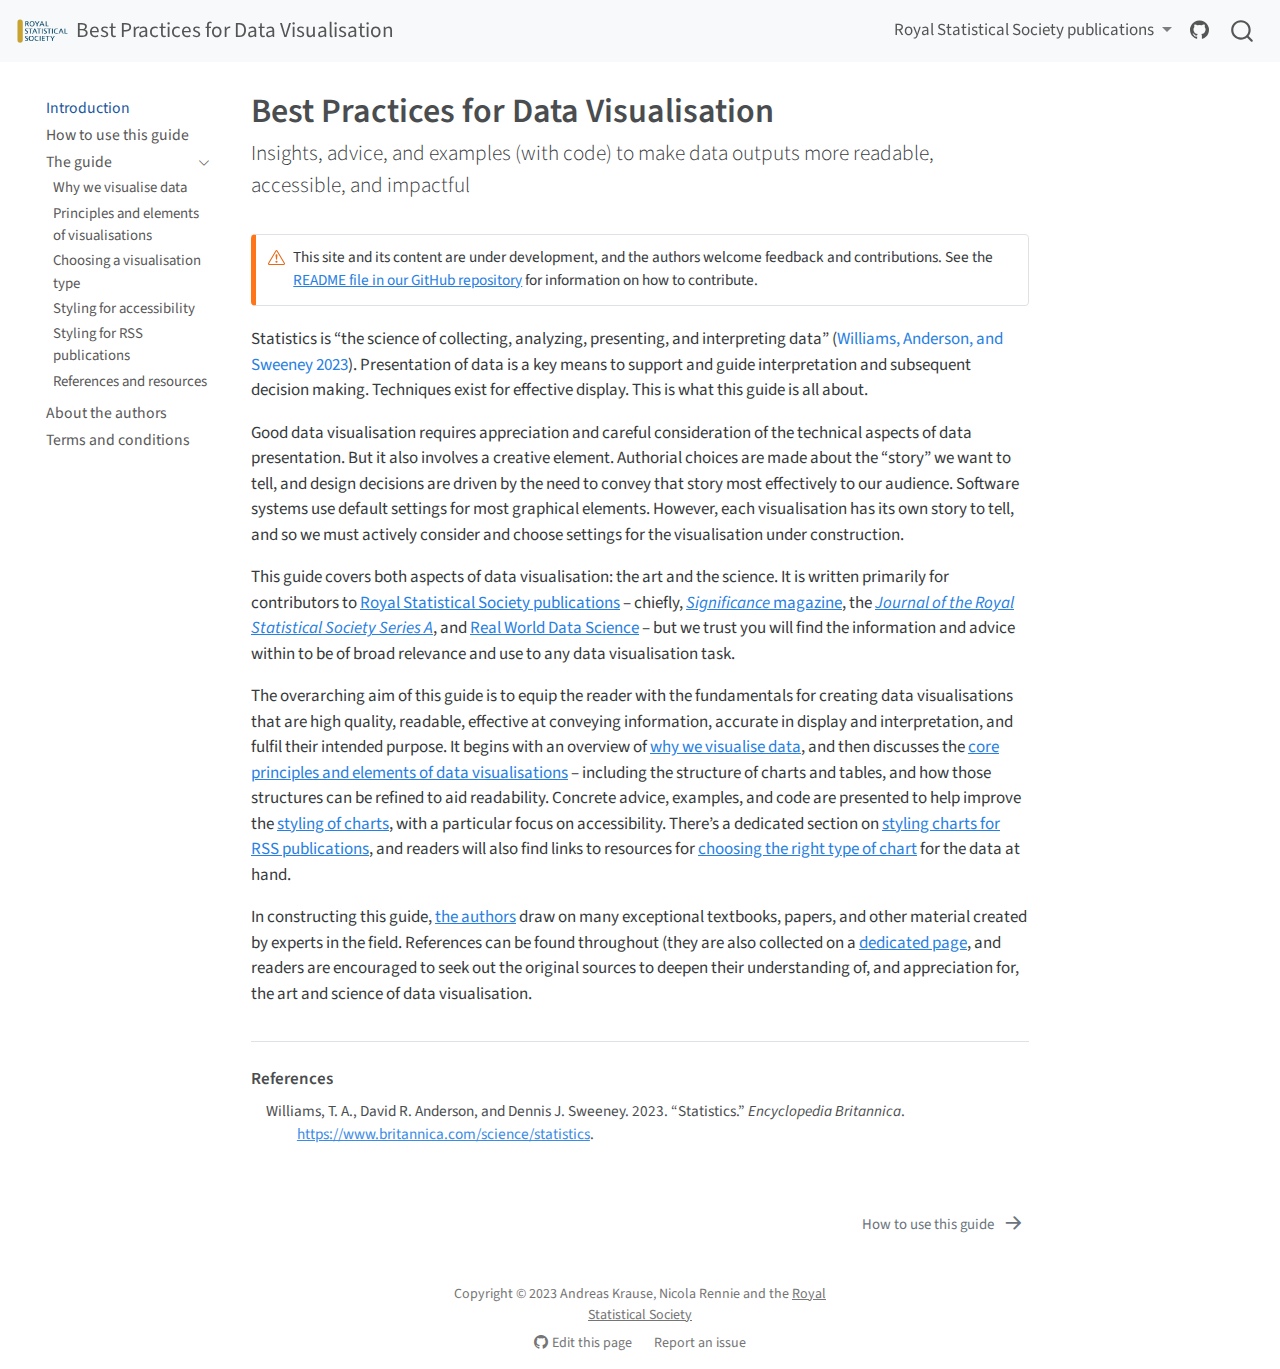
==== index.html @ 6ba78b8e "Deploying to gh-pages from @ nrennie/rssdatavisguide@01e61d7884d6500fbdca5d8cd71b860aef6f14e2 🚀" ====
<!DOCTYPE html>
<html xmlns="http://www.w3.org/1999/xhtml" lang="en" xml:lang="en"><head>

<meta charset="utf-8">
<meta name="generator" content="quarto-1.3.433">

<meta name="viewport" content="width=device-width, initial-scale=1.0, user-scalable=yes">


<title>Best Practices for Data Visualisation</title>
<style>
code{white-space: pre-wrap;}
span.smallcaps{font-variant: small-caps;}
div.columns{display: flex; gap: min(4vw, 1.5em);}
div.column{flex: auto; overflow-x: auto;}
div.hanging-indent{margin-left: 1.5em; text-indent: -1.5em;}
ul.task-list{list-style: none;}
ul.task-list li input[type="checkbox"] {
  width: 0.8em;
  margin: 0 0.8em 0.2em -1em; /* quarto-specific, see https://github.com/quarto-dev/quarto-cli/issues/4556 */ 
  vertical-align: middle;
}
/* CSS for citations */
div.csl-bib-body { }
div.csl-entry {
  clear: both;
}
.hanging-indent div.csl-entry {
  margin-left:2em;
  text-indent:-2em;
}
div.csl-left-margin {
  min-width:2em;
  float:left;
}
div.csl-right-inline {
  margin-left:2em;
  padding-left:1em;
}
div.csl-indent {
  margin-left: 2em;
}</style>


<script src="site_libs/quarto-nav/quarto-nav.js"></script>
<script src="site_libs/quarto-nav/headroom.min.js"></script>
<script src="site_libs/clipboard/clipboard.min.js"></script>
<script src="site_libs/quarto-search/autocomplete.umd.js"></script>
<script src="site_libs/quarto-search/fuse.min.js"></script>
<script src="site_libs/quarto-search/quarto-search.js"></script>
<meta name="quarto:offset" content="./">
<link href="./howto.html" rel="next">
<script src="site_libs/quarto-html/quarto.js"></script>
<script src="site_libs/quarto-html/popper.min.js"></script>
<script src="site_libs/quarto-html/tippy.umd.min.js"></script>
<script src="site_libs/quarto-html/anchor.min.js"></script>
<link href="site_libs/quarto-html/tippy.css" rel="stylesheet">
<link href="site_libs/quarto-html/quarto-syntax-highlighting.css" rel="stylesheet" id="quarto-text-highlighting-styles">
<script src="site_libs/bootstrap/bootstrap.min.js"></script>
<link href="site_libs/bootstrap/bootstrap-icons.css" rel="stylesheet">
<link href="site_libs/bootstrap/bootstrap.min.css" rel="stylesheet" id="quarto-bootstrap" data-mode="light">
<script id="quarto-search-options" type="application/json">{
  "location": "navbar",
  "copy-button": false,
  "collapse-after": 3,
  "panel-placement": "end",
  "type": "overlay",
  "limit": 20,
  "language": {
    "search-no-results-text": "No results",
    "search-matching-documents-text": "matching documents",
    "search-copy-link-title": "Copy link to search",
    "search-hide-matches-text": "Hide additional matches",
    "search-more-match-text": "more match in this document",
    "search-more-matches-text": "more matches in this document",
    "search-clear-button-title": "Clear",
    "search-detached-cancel-button-title": "Cancel",
    "search-submit-button-title": "Submit",
    "search-label": "Search"
  }
}</script>
<script async="" src="https://www.googletagmanager.com/gtag/js?id=G-5VHDJ5PKRW"></script>

<script type="text/javascript">

window.dataLayer = window.dataLayer || [];
function gtag(){dataLayer.push(arguments);}
gtag('js', new Date());
gtag('config', 'G-5VHDJ5PKRW', { 'anonymize_ip': true});
</script>


<link rel="stylesheet" href="styles.css">
<meta property="og:title" content="Best Practices for Data Visualisation">
<meta property="og:description" content="Insights, advice, and examples (with code) to make data outputs more readable, accessible, and impactful">
<meta property="og:site-name" content="Best Practices for Data Visualisation">
</head>

<body class="nav-sidebar floating nav-fixed">

<div id="quarto-search-results"></div>
  <header id="quarto-header" class="headroom fixed-top">
    <nav class="navbar navbar-expand-lg navbar-dark ">
      <div class="navbar-container container-fluid">
      <div class="navbar-brand-container">
    <a href="./index.html" class="navbar-brand navbar-brand-logo">
    <img src="./images/RSS_logo_colour.png" alt="RSS logo" class="navbar-logo">
    </a>
    <a class="navbar-brand" href="./index.html">
    <span class="navbar-title">Best Practices for Data Visualisation</span>
    </a>
  </div>
            <div id="quarto-search" class="" title="Search"></div>
          <button class="navbar-toggler" type="button" data-bs-toggle="collapse" data-bs-target="#navbarCollapse" aria-controls="navbarCollapse" aria-expanded="false" aria-label="Toggle navigation" onclick="if (window.quartoToggleHeadroom) { window.quartoToggleHeadroom(); }">
  <span class="navbar-toggler-icon"></span>
</button>
          <div class="collapse navbar-collapse" id="navbarCollapse">
            <ul class="navbar-nav navbar-nav-scroll ms-auto">
  <li class="nav-item dropdown ">
    <a class="nav-link dropdown-toggle" href="#" id="nav-menu-royal-statistical-society-publications" role="button" data-bs-toggle="dropdown" aria-expanded="false" rel="" target="">
 <span class="menu-text">Royal Statistical Society publications</span>
    </a>
    <ul class="dropdown-menu dropdown-menu-end" aria-labelledby="nav-menu-royal-statistical-society-publications">    
        <li>
    <a class="dropdown-item" href="https://academic.oup.com/jrsssa" rel="" target="">
 <span class="dropdown-text">Journal of the Royal Statistical Society</span></a>
  </li>  
        <li>
    <a class="dropdown-item" href="https://realworlddatascience.net/" rel="" target="">
 <span class="dropdown-text">Real World Data Science</span></a>
  </li>  
        <li>
    <a class="dropdown-item" href="https://academic.oup.com/jrssig" rel="" target="">
 <span class="dropdown-text">Significance Magazine</span></a>
  </li>  
    </ul>
  </li>
  <li class="nav-item compact">
    <a class="nav-link" href="https://github.com/royal-statistical-society/datavisguide" rel="" target=""><i class="bi bi-github" role="img">
</i> 
 <span class="menu-text"></span></a>
  </li>  
</ul>
            <div class="quarto-navbar-tools">
</div>
          </div> <!-- /navcollapse -->
      </div> <!-- /container-fluid -->
    </nav>
  <nav class="quarto-secondary-nav">
    <div class="container-fluid d-flex">
      <button type="button" class="quarto-btn-toggle btn" data-bs-toggle="collapse" data-bs-target="#quarto-sidebar,#quarto-sidebar-glass" aria-controls="quarto-sidebar" aria-expanded="false" aria-label="Toggle sidebar navigation" onclick="if (window.quartoToggleHeadroom) { window.quartoToggleHeadroom(); }">
        <i class="bi bi-layout-text-sidebar-reverse"></i>
      </button>
      <nav class="quarto-page-breadcrumbs" aria-label="breadcrumb"><ol class="breadcrumb"><li class="breadcrumb-item"><a href="./index.html">Introduction</a></li></ol></nav>
      <a class="flex-grow-1" role="button" data-bs-toggle="collapse" data-bs-target="#quarto-sidebar,#quarto-sidebar-glass" aria-controls="quarto-sidebar" aria-expanded="false" aria-label="Toggle sidebar navigation" onclick="if (window.quartoToggleHeadroom) { window.quartoToggleHeadroom(); }">      
      </a>
    </div>
  </nav>
</header>
<!-- content -->
<div id="quarto-content" class="quarto-container page-columns page-rows-contents page-layout-article page-navbar">
<!-- sidebar -->
  <nav id="quarto-sidebar" class="sidebar collapse collapse-horizontal sidebar-navigation floating overflow-auto">
    <div class="sidebar-menu-container"> 
    <ul class="list-unstyled mt-1">
        <li class="sidebar-item">
  <div class="sidebar-item-container"> 
  <a href="./index.html" class="sidebar-item-text sidebar-link active">
 <span class="menu-text">Introduction</span></a>
  </div>
</li>
        <li class="sidebar-item">
  <div class="sidebar-item-container"> 
  <a href="./howto.html" class="sidebar-item-text sidebar-link">
 <span class="menu-text">How to use this guide</span></a>
  </div>
</li>
        <li class="sidebar-item sidebar-item-section">
      <div class="sidebar-item-container"> 
            <a href="./docs/index.html" class="sidebar-item-text sidebar-link">
 <span class="menu-text">The guide</span></a>
          <a class="sidebar-item-toggle text-start" data-bs-toggle="collapse" data-bs-target="#quarto-sidebar-section-1" aria-expanded="true" aria-label="Toggle section">
            <i class="bi bi-chevron-right ms-2"></i>
          </a> 
      </div>
      <ul id="quarto-sidebar-section-1" class="collapse list-unstyled sidebar-section depth1 show">  
          <li class="sidebar-item">
  <div class="sidebar-item-container"> 
  <a href="./docs/why-visualise.html" class="sidebar-item-text sidebar-link">
 <span class="menu-text">Why we visualise data</span></a>
  </div>
</li>
          <li class="sidebar-item">
  <div class="sidebar-item-container"> 
  <a href="./docs/principles.html" class="sidebar-item-text sidebar-link">
 <span class="menu-text">Principles and elements of visualisations</span></a>
  </div>
</li>
          <li class="sidebar-item">
  <div class="sidebar-item-container"> 
  <a href="./docs/choosing.html" class="sidebar-item-text sidebar-link">
 <span class="menu-text">Choosing a visualisation type</span></a>
  </div>
</li>
          <li class="sidebar-item">
  <div class="sidebar-item-container"> 
  <a href="./docs/styling.html" class="sidebar-item-text sidebar-link">
 <span class="menu-text">Styling for accessibility</span></a>
  </div>
</li>
          <li class="sidebar-item">
  <div class="sidebar-item-container"> 
  <a href="./docs/tools.html" class="sidebar-item-text sidebar-link">
 <span class="menu-text">Styling for RSS publications</span></a>
  </div>
</li>
          <li class="sidebar-item">
  <div class="sidebar-item-container"> 
  <a href="./docs/references.html" class="sidebar-item-text sidebar-link">
 <span class="menu-text">References and resources</span></a>
  </div>
</li>
      </ul>
  </li>
        <li class="sidebar-item">
  <div class="sidebar-item-container"> 
  <a href="./about.html" class="sidebar-item-text sidebar-link">
 <span class="menu-text">About the authors</span></a>
  </div>
</li>
        <li class="sidebar-item">
  <div class="sidebar-item-container"> 
  <a href="./ts-and-cs.html" class="sidebar-item-text sidebar-link">
 <span class="menu-text">Terms and conditions</span></a>
  </div>
</li>
    </ul>
    </div>
</nav>
<div id="quarto-sidebar-glass" data-bs-toggle="collapse" data-bs-target="#quarto-sidebar,#quarto-sidebar-glass"></div>
<!-- margin-sidebar -->
    <div id="quarto-margin-sidebar" class="sidebar margin-sidebar">
        
    </div>
<!-- main -->
<main class="content" id="quarto-document-content">

<header id="title-block-header" class="quarto-title-block default">
<div class="quarto-title">
<h1 class="title">Best Practices for Data Visualisation</h1>
<p class="subtitle lead">Insights, advice, and examples (with code) to make data outputs more readable, accessible, and impactful</p>
</div>



<div class="quarto-title-meta">

    
  
    
  </div>
  

</header>

<div class="callout callout-style-simple callout-warning">
<div class="callout-body d-flex">
<div class="callout-icon-container">
<i class="callout-icon"></i>
</div>
<div class="callout-body-container">
<p>This site and its content are under development, and the authors welcome feedback and contributions. See the <a href="https://github.com/royal-statistical-society/datavisguide#readme">README file in our GitHub repository</a> for information on how to contribute.</p>
</div>
</div>
</div>
<p>Statistics is “the science of collecting, analyzing, presenting, and interpreting data” <span class="citation" data-cites="statistics">(<a href="#ref-statistics" role="doc-biblioref">Williams, Anderson, and Sweeney 2023</a>)</span>. Presentation of data is a key means to support and guide interpretation and subsequent decision making. Techniques exist for effective display. This is what this guide is all about.</p>
<p>Good data visualisation requires appreciation and careful consideration of the technical aspects of data presentation. But it also involves a creative element. Authorial choices are made about the “story” we want to tell, and design decisions are driven by the need to convey that story most effectively to our audience. Software systems use default settings for most graphical elements. However, each visualisation has its own story to tell, and so we must actively consider and choose settings for the visualisation under construction.</p>
<p>This guide covers both aspects of data visualisation: the art and the science. It is written primarily for contributors to <a href="https://rss.org.uk/news-publication/publications/">Royal Statistical Society publications</a> – chiefly, <a href="https://academic.oup.com/jrssig"><em>Significance</em> magazine</a>, the <a href="https://academic.oup.com/jrsssa"><em>Journal of the Royal Statistical Society Series A</em></a>, and <a href="https://realworlddatascience.net/">Real World Data Science</a> – but we trust you will find the information and advice within to be of broad relevance and use to any data visualisation task.</p>
<p>The overarching aim of this guide is to equip the reader with the fundamentals for creating data visualisations that are high quality, readable, effective at conveying information, accurate in display and interpretation, and fulfil their intended purpose. It begins with an overview of <a href="./docs/why-visualise.html">why we visualise data</a>, and then discusses the <a href="./docs/principles.html">core principles and elements of data visualisations</a> – including the structure of charts and tables, and how those structures can be refined to aid readability. Concrete advice, examples, and code are presented to help improve the <a href="./docs/styling.html">styling of charts</a>, with a particular focus on accessibility. There’s a dedicated section on <a href="./docs/tools.html">styling charts for RSS publications</a>, and readers will also find links to resources for <a href="./docs/choosing.html">choosing the right type of chart</a> for the data at hand.</p>
<p>In constructing this guide, <a href="./about.html">the authors</a> draw on many exceptional textbooks, papers, and other material created by experts in the field. References can be found throughout (they are also collected on a <a href="./docs/references.html">dedicated page</a>, and readers are encouraged to seek out the original sources to deepen their understanding of, and appreciation for, the art and science of data visualisation.</p>




<div id="quarto-appendix" class="default"><section class="quarto-appendix-contents" role="doc-bibliography"><h2 class="anchored quarto-appendix-heading">References</h2><div id="refs" class="references csl-bib-body hanging-indent" role="list">
<div id="ref-statistics" class="csl-entry" role="listitem">
Williams, T. A., David R. Anderson, and Dennis J. Sweeney. 2023. <span>“Statistics.”</span> <em>Encyclopedia Britannica</em>. <a href="https://www.britannica.com/science/statistics">https://www.britannica.com/science/statistics</a>.
</div>
</div></section></div></main> <!-- /main -->
<script id="quarto-html-after-body" type="application/javascript">
window.document.addEventListener("DOMContentLoaded", function (event) {
  const toggleBodyColorMode = (bsSheetEl) => {
    const mode = bsSheetEl.getAttribute("data-mode");
    const bodyEl = window.document.querySelector("body");
    if (mode === "dark") {
      bodyEl.classList.add("quarto-dark");
      bodyEl.classList.remove("quarto-light");
    } else {
      bodyEl.classList.add("quarto-light");
      bodyEl.classList.remove("quarto-dark");
    }
  }
  const toggleBodyColorPrimary = () => {
    const bsSheetEl = window.document.querySelector("link#quarto-bootstrap");
    if (bsSheetEl) {
      toggleBodyColorMode(bsSheetEl);
    }
  }
  toggleBodyColorPrimary();  
  const icon = "";
  const anchorJS = new window.AnchorJS();
  anchorJS.options = {
    placement: 'right',
    icon: icon
  };
  anchorJS.add('.anchored');
  const isCodeAnnotation = (el) => {
    for (const clz of el.classList) {
      if (clz.startsWith('code-annotation-')) {                     
        return true;
      }
    }
    return false;
  }
  const clipboard = new window.ClipboardJS('.code-copy-button', {
    text: function(trigger) {
      const codeEl = trigger.previousElementSibling.cloneNode(true);
      for (const childEl of codeEl.children) {
        if (isCodeAnnotation(childEl)) {
          childEl.remove();
        }
      }
      return codeEl.innerText;
    }
  });
  clipboard.on('success', function(e) {
    // button target
    const button = e.trigger;
    // don't keep focus
    button.blur();
    // flash "checked"
    button.classList.add('code-copy-button-checked');
    var currentTitle = button.getAttribute("title");
    button.setAttribute("title", "Copied!");
    let tooltip;
    if (window.bootstrap) {
      button.setAttribute("data-bs-toggle", "tooltip");
      button.setAttribute("data-bs-placement", "left");
      button.setAttribute("data-bs-title", "Copied!");
      tooltip = new bootstrap.Tooltip(button, 
        { trigger: "manual", 
          customClass: "code-copy-button-tooltip",
          offset: [0, -8]});
      tooltip.show();    
    }
    setTimeout(function() {
      if (tooltip) {
        tooltip.hide();
        button.removeAttribute("data-bs-title");
        button.removeAttribute("data-bs-toggle");
        button.removeAttribute("data-bs-placement");
      }
      button.setAttribute("title", currentTitle);
      button.classList.remove('code-copy-button-checked');
    }, 1000);
    // clear code selection
    e.clearSelection();
  });
  function tippyHover(el, contentFn) {
    const config = {
      allowHTML: true,
      content: contentFn,
      maxWidth: 500,
      delay: 100,
      arrow: false,
      appendTo: function(el) {
          return el.parentElement;
      },
      interactive: true,
      interactiveBorder: 10,
      theme: 'quarto',
      placement: 'bottom-start'
    };
    window.tippy(el, config); 
  }
  const noterefs = window.document.querySelectorAll('a[role="doc-noteref"]');
  for (var i=0; i<noterefs.length; i++) {
    const ref = noterefs[i];
    tippyHover(ref, function() {
      // use id or data attribute instead here
      let href = ref.getAttribute('data-footnote-href') || ref.getAttribute('href');
      try { href = new URL(href).hash; } catch {}
      const id = href.replace(/^#\/?/, "");
      const note = window.document.getElementById(id);
      return note.innerHTML;
    });
  }
      let selectedAnnoteEl;
      const selectorForAnnotation = ( cell, annotation) => {
        let cellAttr = 'data-code-cell="' + cell + '"';
        let lineAttr = 'data-code-annotation="' +  annotation + '"';
        const selector = 'span[' + cellAttr + '][' + lineAttr + ']';
        return selector;
      }
      const selectCodeLines = (annoteEl) => {
        const doc = window.document;
        const targetCell = annoteEl.getAttribute("data-target-cell");
        const targetAnnotation = annoteEl.getAttribute("data-target-annotation");
        const annoteSpan = window.document.querySelector(selectorForAnnotation(targetCell, targetAnnotation));
        const lines = annoteSpan.getAttribute("data-code-lines").split(",");
        const lineIds = lines.map((line) => {
          return targetCell + "-" + line;
        })
        let top = null;
        let height = null;
        let parent = null;
        if (lineIds.length > 0) {
            //compute the position of the single el (top and bottom and make a div)
            const el = window.document.getElementById(lineIds[0]);
            top = el.offsetTop;
            height = el.offsetHeight;
            parent = el.parentElement.parentElement;
          if (lineIds.length > 1) {
            const lastEl = window.document.getElementById(lineIds[lineIds.length - 1]);
            const bottom = lastEl.offsetTop + lastEl.offsetHeight;
            height = bottom - top;
          }
          if (top !== null && height !== null && parent !== null) {
            // cook up a div (if necessary) and position it 
            let div = window.document.getElementById("code-annotation-line-highlight");
            if (div === null) {
              div = window.document.createElement("div");
              div.setAttribute("id", "code-annotation-line-highlight");
              div.style.position = 'absolute';
              parent.appendChild(div);
            }
            div.style.top = top - 2 + "px";
            div.style.height = height + 4 + "px";
            let gutterDiv = window.document.getElementById("code-annotation-line-highlight-gutter");
            if (gutterDiv === null) {
              gutterDiv = window.document.createElement("div");
              gutterDiv.setAttribute("id", "code-annotation-line-highlight-gutter");
              gutterDiv.style.position = 'absolute';
              const codeCell = window.document.getElementById(targetCell);
              const gutter = codeCell.querySelector('.code-annotation-gutter');
              gutter.appendChild(gutterDiv);
            }
            gutterDiv.style.top = top - 2 + "px";
            gutterDiv.style.height = height + 4 + "px";
          }
          selectedAnnoteEl = annoteEl;
        }
      };
      const unselectCodeLines = () => {
        const elementsIds = ["code-annotation-line-highlight", "code-annotation-line-highlight-gutter"];
        elementsIds.forEach((elId) => {
          const div = window.document.getElementById(elId);
          if (div) {
            div.remove();
          }
        });
        selectedAnnoteEl = undefined;
      };
      // Attach click handler to the DT
      const annoteDls = window.document.querySelectorAll('dt[data-target-cell]');
      for (const annoteDlNode of annoteDls) {
        annoteDlNode.addEventListener('click', (event) => {
          const clickedEl = event.target;
          if (clickedEl !== selectedAnnoteEl) {
            unselectCodeLines();
            const activeEl = window.document.querySelector('dt[data-target-cell].code-annotation-active');
            if (activeEl) {
              activeEl.classList.remove('code-annotation-active');
            }
            selectCodeLines(clickedEl);
            clickedEl.classList.add('code-annotation-active');
          } else {
            // Unselect the line
            unselectCodeLines();
            clickedEl.classList.remove('code-annotation-active');
          }
        });
      }
  const findCites = (el) => {
    const parentEl = el.parentElement;
    if (parentEl) {
      const cites = parentEl.dataset.cites;
      if (cites) {
        return {
          el,
          cites: cites.split(' ')
        };
      } else {
        return findCites(el.parentElement)
      }
    } else {
      return undefined;
    }
  };
  var bibliorefs = window.document.querySelectorAll('a[role="doc-biblioref"]');
  for (var i=0; i<bibliorefs.length; i++) {
    const ref = bibliorefs[i];
    const citeInfo = findCites(ref);
    if (citeInfo) {
      tippyHover(citeInfo.el, function() {
        var popup = window.document.createElement('div');
        citeInfo.cites.forEach(function(cite) {
          var citeDiv = window.document.createElement('div');
          citeDiv.classList.add('hanging-indent');
          citeDiv.classList.add('csl-entry');
          var biblioDiv = window.document.getElementById('ref-' + cite);
          if (biblioDiv) {
            citeDiv.innerHTML = biblioDiv.innerHTML;
          }
          popup.appendChild(citeDiv);
        });
        return popup.innerHTML;
      });
    }
  }
});
</script>
<nav class="page-navigation">
  <div class="nav-page nav-page-previous">
  </div>
  <div class="nav-page nav-page-next">
      <a href="./howto.html" class="pagination-link">
        <span class="nav-page-text">How to use this guide</span> <i class="bi bi-arrow-right-short"></i>
      </a>
  </div>
</nav>
</div> <!-- /content -->
<footer class="footer">
  <div class="nav-footer">
    <div class="nav-footer-left">
      &nbsp;
    </div>   
    <div class="nav-footer-center">Copyright © 2023 Andreas Krause, Nicola Rennie and the <a href="https://rss.org.uk/">Royal Statistical Society</a><div class="toc-actions"><div><i class="bi bi-github"></i></div><div class="action-links"><p><a href="https://github.com/royal-statistical-society/datavisguide/edit/main/index.qmd" class="toc-action">Edit this page</a></p><p><a href="https://github.com/royal-statistical-society/datavisguide/issues/new" class="toc-action">Report an issue</a></p></div></div></div>
    <div class="nav-footer-right">
      &nbsp;
    </div>
  </div>
</footer>



</body></html>
---- site_libs/quarto-html/tippy.css ----
.tippy-box[data-animation=fade][data-state=hidden]{opacity:0}[data-tippy-root]{max-width:calc(100vw - 10px)}.tippy-box{position:relative;background-color:#333;color:#fff;border-radius:4px;font-size:14px;line-height:1.4;white-space:normal;outline:0;transition-property:transform,visibility,opacity}.tippy-box[data-placement^=top]>.tippy-arrow{bottom:0}.tippy-box[data-placement^=top]>.tippy-arrow:before{bottom:-7px;left:0;border-width:8px 8px 0;border-top-color:initial;transform-origin:center top}.tippy-box[data-placement^=bottom]>.tippy-arrow{top:0}.tippy-box[data-placement^=bottom]>.tippy-arrow:before{top:-7px;left:0;border-width:0 8px 8px;border-bottom-color:initial;transform-origin:center bottom}.tippy-box[data-placement^=left]>.tippy-arrow{right:0}.tippy-box[data-placement^=left]>.tippy-arrow:before{border-width:8px 0 8px 8px;border-left-color:initial;right:-7px;transform-origin:center left}.tippy-box[data-placement^=right]>.tippy-arrow{left:0}.tippy-box[data-placement^=right]>.tippy-arrow:before{left:-7px;border-width:8px 8px 8px 0;border-right-color:initial;transform-origin:center right}.tippy-box[data-inertia][data-state=visible]{transition-timing-function:cubic-bezier(.54,1.5,.38,1.11)}.tippy-arrow{width:16px;height:16px;color:#333}.tippy-arrow:before{content:"";position:absolute;border-color:transparent;border-style:solid}.tippy-content{position:relative;padding:5px 9px;z-index:1}
---- site_libs/quarto-html/quarto-syntax-highlighting.css ----
/* quarto syntax highlight colors */
:root {
  --quarto-hl-ot-color: #003B4F;
  --quarto-hl-at-color: #657422;
  --quarto-hl-ss-color: #20794D;
  --quarto-hl-an-color: #5E5E5E;
  --quarto-hl-fu-color: #4758AB;
  --quarto-hl-st-color: #20794D;
  --quarto-hl-cf-color: #003B4F;
  --quarto-hl-op-color: #5E5E5E;
  --quarto-hl-er-color: #AD0000;
  --quarto-hl-bn-color: #AD0000;
  --quarto-hl-al-color: #AD0000;
  --quarto-hl-va-color: #111111;
  --quarto-hl-bu-color: inherit;
  --quarto-hl-ex-color: inherit;
  --quarto-hl-pp-color: #AD0000;
  --quarto-hl-in-color: #5E5E5E;
  --quarto-hl-vs-color: #20794D;
  --quarto-hl-wa-color: #5E5E5E;
  --quarto-hl-do-color: #5E5E5E;
  --quarto-hl-im-color: #00769E;
  --quarto-hl-ch-color: #20794D;
  --quarto-hl-dt-color: #AD0000;
  --quarto-hl-fl-color: #AD0000;
  --quarto-hl-co-color: #5E5E5E;
  --quarto-hl-cv-color: #5E5E5E;
  --quarto-hl-cn-color: #8f5902;
  --quarto-hl-sc-color: #5E5E5E;
  --quarto-hl-dv-color: #AD0000;
  --quarto-hl-kw-color: #003B4F;
}

/* other quarto variables */
:root {
  --quarto-font-monospace: SFMono-Regular, Menlo, Monaco, Consolas, "Liberation Mono", "Courier New", monospace;
}

pre > code.sourceCode > span {
  color: #003B4F;
}

code span {
  color: #003B4F;
}

code.sourceCode > span {
  color: #003B4F;
}

div.sourceCode,
div.sourceCode pre.sourceCode {
  color: #003B4F;
}

code span.ot {
  color: #003B4F;
  font-style: inherit;
}

code span.at {
  color: #657422;
  font-style: inherit;
}

code span.ss {
  color: #20794D;
  font-style: inherit;
}

code span.an {
  color: #5E5E5E;
  font-style: inherit;
}

code span.fu {
  color: #4758AB;
  font-style: inherit;
}

code span.st {
  color: #20794D;
  font-style: inherit;
}

code span.cf {
  color: #003B4F;
  font-style: inherit;
}

code span.op {
  color: #5E5E5E;
  font-style: inherit;
}

code span.er {
  color: #AD0000;
  font-style: inherit;
}

code span.bn {
  color: #AD0000;
  font-style: inherit;
}

code span.al {
  color: #AD0000;
  font-style: inherit;
}

code span.va {
  color: #111111;
  font-style: inherit;
}

code span.bu {
  font-style: inherit;
}

code span.ex {
  font-style: inherit;
}

code span.pp {
  color: #AD0000;
  font-style: inherit;
}

code span.in {
  color: #5E5E5E;
  font-style: inherit;
}

code span.vs {
  color: #20794D;
  font-style: inherit;
}

code span.wa {
  color: #5E5E5E;
  font-style: italic;
}

code span.do {
  color: #5E5E5E;
  font-style: italic;
}

code span.im {
  color: #00769E;
  font-style: inherit;
}

code span.ch {
  color: #20794D;
  font-style: inherit;
}

code span.dt {
  color: #AD0000;
  font-style: inherit;
}

code span.fl {
  color: #AD0000;
  font-style: inherit;
}

code span.co {
  color: #5E5E5E;
  font-style: inherit;
}

code span.cv {
  color: #5E5E5E;
  font-style: italic;
}

code span.cn {
  color: #8f5902;
  font-style: inherit;
}

code span.sc {
  color: #5E5E5E;
  font-style: inherit;
}

code span.dv {
  color: #AD0000;
  font-style: inherit;
}

code span.kw {
  color: #003B4F;
  font-style: inherit;
}

.prevent-inlining {
  content: "</";
}

/*# sourceMappingURL=debc5d5d77c3f9108843748ff7464032.css.map */
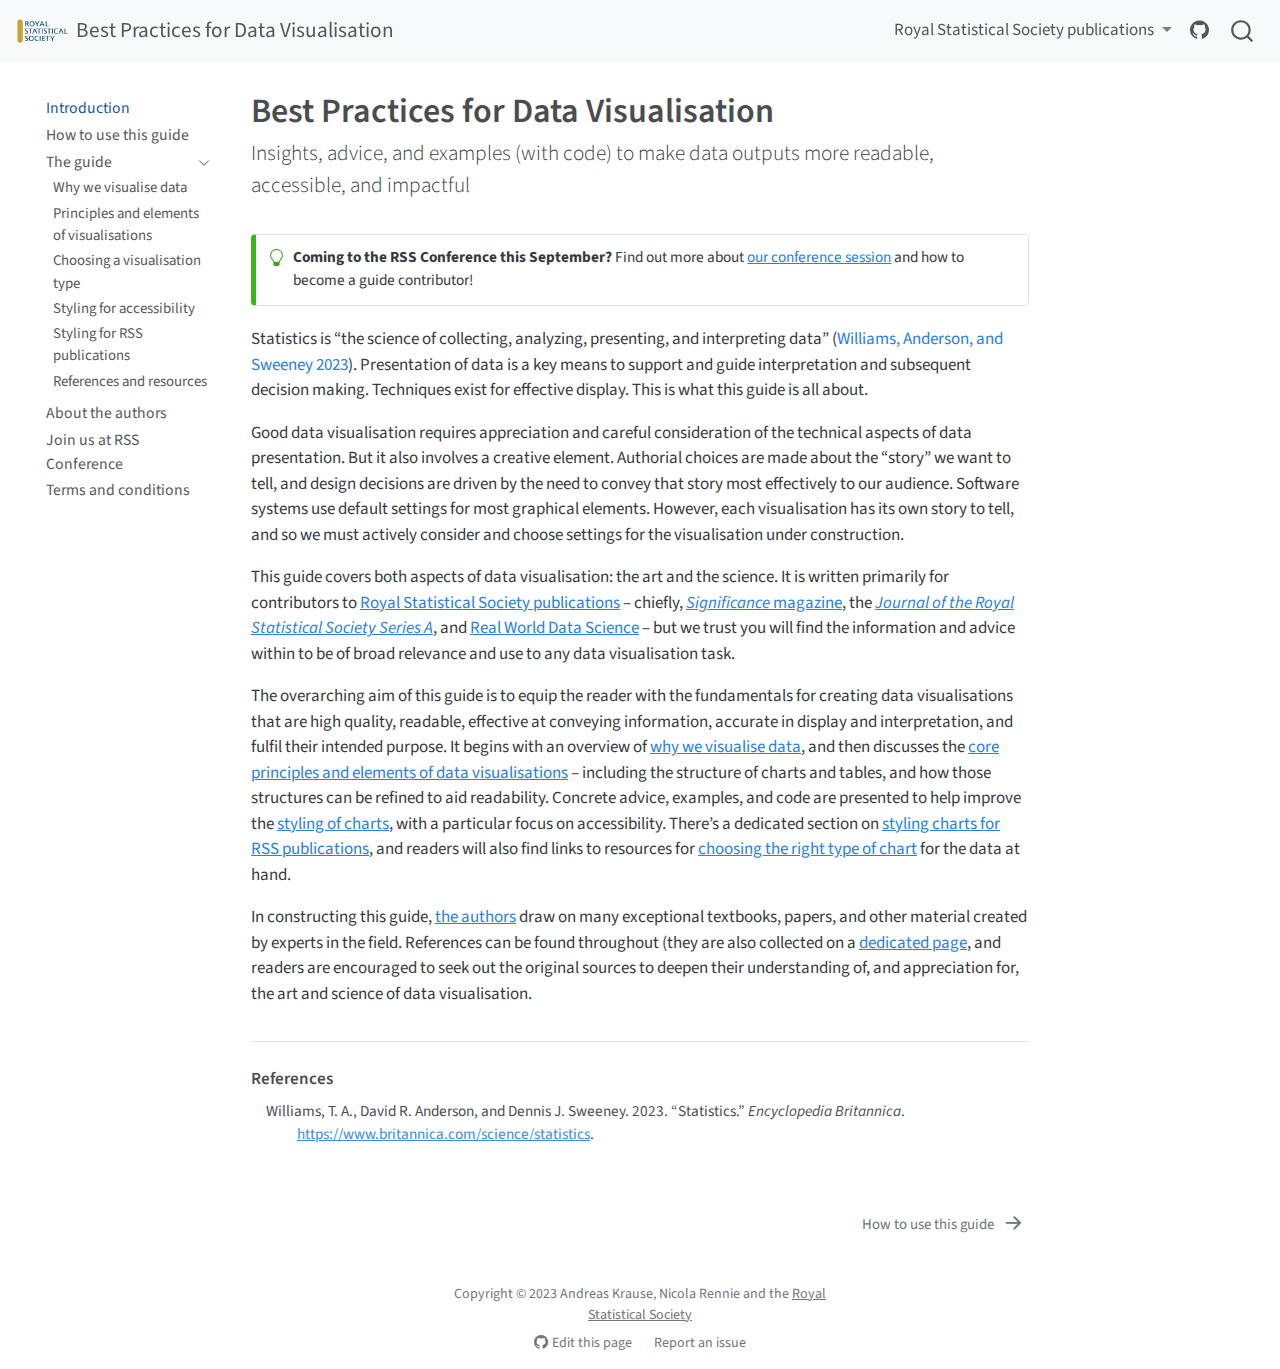
==== commit 94614a35: "Deploying to gh-pages from @ nrennie/rssdatavisguide@457a50bd4f0014650bc1c75e6d28f6fe166c0930 🚀" ====
--- a/index.html
+++ b/index.html
@@ -2,7 +2,7 @@
 <html xmlns="http://www.w3.org/1999/xhtml" lang="en" xml:lang="en"><head>
 
 <meta charset="utf-8">
-<meta name="generator" content="quarto-1.3.433">
+<meta name="generator" content="quarto-1.3.450">
 
 <meta name="viewport" content="width=device-width, initial-scale=1.0, user-scalable=yes">
 
@@ -50,6 +50,7 @@
 <script src="site_libs/quarto-search/quarto-search.js"></script>
 <meta name="quarto:offset" content="./">
 <link href="./howto.html" rel="next">
+<link href="./images/favicon.png" rel="icon" type="image/png">
 <script src="site_libs/quarto-html/quarto.js"></script>
 <script src="site_libs/quarto-html/popper.min.js"></script>
 <script src="site_libs/quarto-html/tippy.umd.min.js"></script>
@@ -230,6 +231,12 @@
 </li>
         <li class="sidebar-item">
   <div class="sidebar-item-container"> 
+  <a href="./rss_conference.html" class="sidebar-item-text sidebar-link">
+ <span class="menu-text">Join us at RSS Conference</span></a>
+  </div>
+</li>
+        <li class="sidebar-item">
+  <div class="sidebar-item-container"> 
   <a href="./ts-and-cs.html" class="sidebar-item-text sidebar-link">
  <span class="menu-text">Terms and conditions</span></a>
   </div>
@@ -263,13 +270,13 @@
 
 </header>
 
-<div class="callout callout-style-simple callout-warning">
+<div class="callout callout-style-simple callout-tip">
 <div class="callout-body d-flex">
 <div class="callout-icon-container">
 <i class="callout-icon"></i>
 </div>
 <div class="callout-body-container">
-<p>This site and its content are under development, and the authors welcome feedback and contributions. See the <a href="https://github.com/royal-statistical-society/datavisguide#readme">README file in our GitHub repository</a> for information on how to contribute.</p>
+<p><strong>Coming to the RSS Conference this September?</strong> Find out more about <a href="./rss_conference.html">our conference session</a> and how to become a guide contributor!</p>
 </div>
 </div>
 </div>
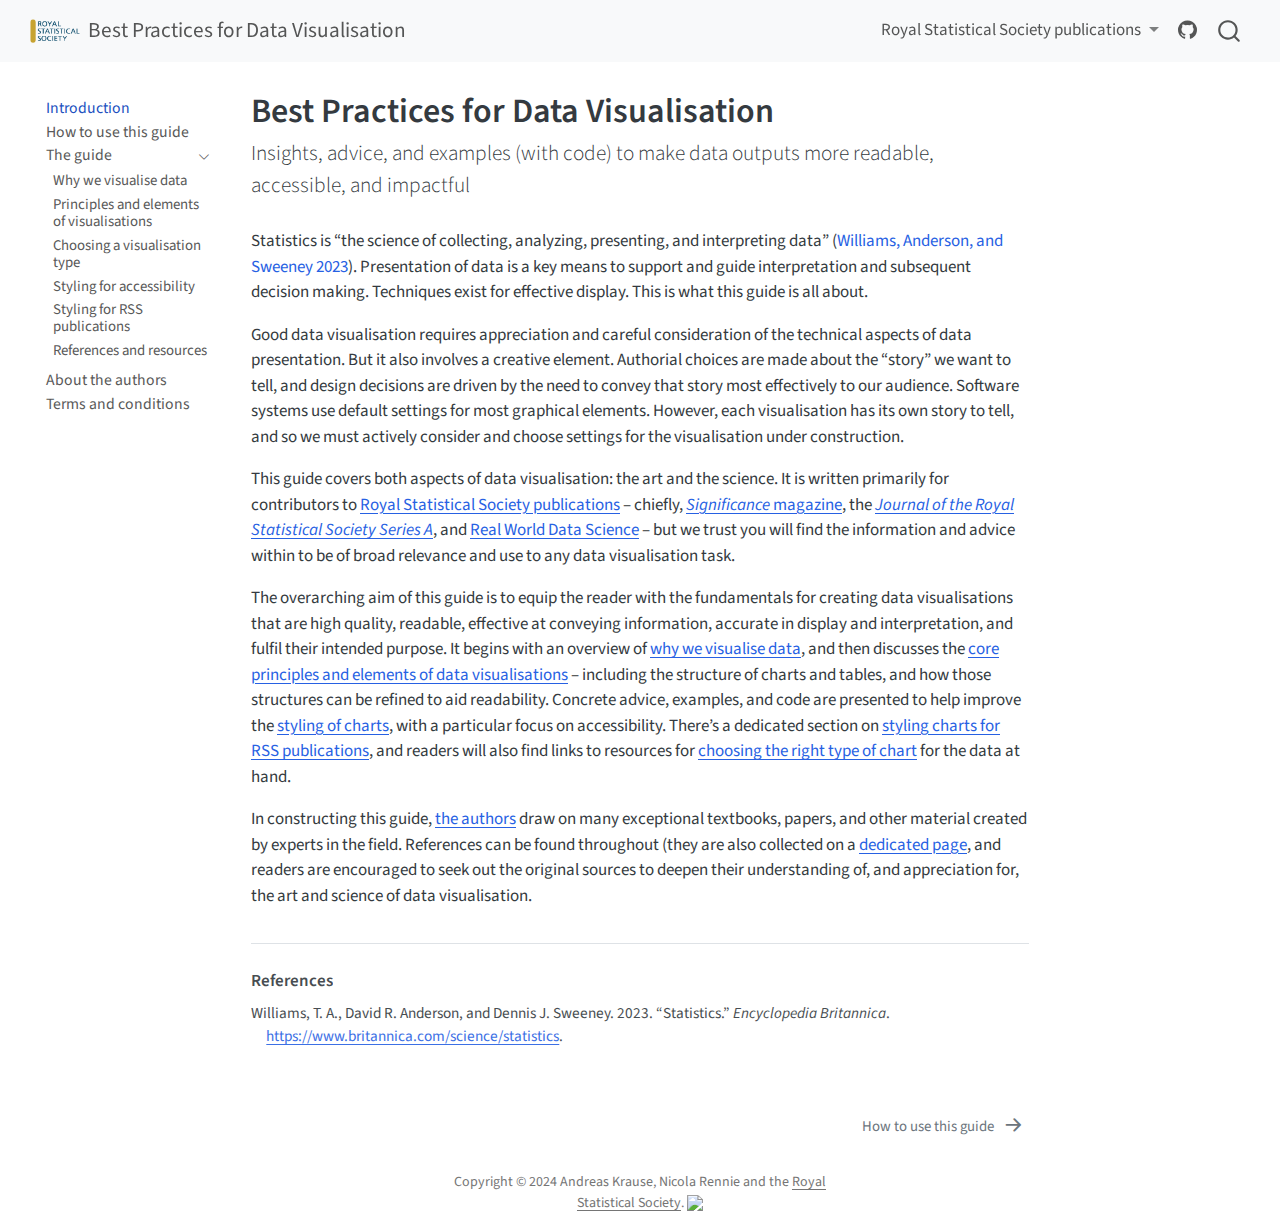
==== commit b4385e3f: "Deploying to gh-pages from @ nrennie/rssdatavisguide@39a414c402811f0d28afa476032d0ddf38e39c4a 🚀" ====
--- a/index.html
+++ b/index.html
@@ -2,7 +2,7 @@
 <html xmlns="http://www.w3.org/1999/xhtml" lang="en" xml:lang="en"><head>
 
 <meta charset="utf-8">
-<meta name="generator" content="quarto-1.3.450">
+<meta name="generator" content="quarto-1.4.553">
 
 <meta name="viewport" content="width=device-width, initial-scale=1.0, user-scalable=yes">
 
@@ -24,6 +24,7 @@
 div.csl-bib-body { }
 div.csl-entry {
   clear: both;
+  margin-bottom: 0em;
 }
 .hanging-indent div.csl-entry {
   margin-left:2em;
@@ -66,7 +67,13 @@
   "collapse-after": 3,
   "panel-placement": "end",
   "type": "overlay",
-  "limit": 20,
+  "limit": 50,
+  "keyboard-shortcut": [
+    "f",
+    "/",
+    "s"
+  ],
+  "show-item-context": false,
   "language": {
     "search-no-results-text": "No results",
     "search-matching-documents-text": "matching documents",
@@ -75,6 +82,7 @@
     "search-more-match-text": "more match in this document",
     "search-more-matches-text": "more matches in this document",
     "search-clear-button-title": "Clear",
+    "search-text-placeholder": "",
     "search-detached-cancel-button-title": "Cancel",
     "search-submit-button-title": "Submit",
     "search-label": "Search"
@@ -91,19 +99,21 @@
 </script>
 
 
-<link rel="stylesheet" href="styles.css">
 <meta property="og:title" content="Best Practices for Data Visualisation">
 <meta property="og:description" content="Insights, advice, and examples (with code) to make data outputs more readable, accessible, and impactful">
-<meta property="og:site-name" content="Best Practices for Data Visualisation">
+<meta property="og:image" content="https://royal-statistical-society.github.io/datavisguide/images/RSS_logo_colour.png">
+<meta property="og:site_name" content="Best Practices for Data Visualisation">
+<meta property="og:image:height" content="158">
+<meta property="og:image:width" content="333">
 </head>
 
 <body class="nav-sidebar floating nav-fixed">
 
 <div id="quarto-search-results"></div>
   <header id="quarto-header" class="headroom fixed-top">
-    <nav class="navbar navbar-expand-lg navbar-dark ">
+    <nav class="navbar navbar-expand-lg " data-bs-theme="dark">
       <div class="navbar-container container-fluid">
-      <div class="navbar-brand-container">
+      <div class="navbar-brand-container mx-auto">
     <a href="./index.html" class="navbar-brand navbar-brand-logo">
     <img src="./images/RSS_logo_colour.png" alt="RSS logo" class="navbar-logo">
     </a>
@@ -118,50 +128,50 @@
           <div class="collapse navbar-collapse" id="navbarCollapse">
             <ul class="navbar-nav navbar-nav-scroll ms-auto">
   <li class="nav-item dropdown ">
-    <a class="nav-link dropdown-toggle" href="#" id="nav-menu-royal-statistical-society-publications" role="button" data-bs-toggle="dropdown" aria-expanded="false" rel="" target="">
+    <a class="nav-link dropdown-toggle" href="#" id="nav-menu-royal-statistical-society-publications" role="button" data-bs-toggle="dropdown" aria-expanded="false">
  <span class="menu-text">Royal Statistical Society publications</span>
     </a>
     <ul class="dropdown-menu dropdown-menu-end" aria-labelledby="nav-menu-royal-statistical-society-publications">    
         <li>
-    <a class="dropdown-item" href="https://academic.oup.com/jrsssa" rel="" target="">
+    <a class="dropdown-item" href="https://academic.oup.com/jrsssa">
  <span class="dropdown-text">Journal of the Royal Statistical Society</span></a>
   </li>  
         <li>
-    <a class="dropdown-item" href="https://realworlddatascience.net/" rel="" target="">
+    <a class="dropdown-item" href="https://realworlddatascience.net/">
  <span class="dropdown-text">Real World Data Science</span></a>
   </li>  
         <li>
-    <a class="dropdown-item" href="https://academic.oup.com/jrssig" rel="" target="">
+    <a class="dropdown-item" href="https://academic.oup.com/jrssig">
  <span class="dropdown-text">Significance Magazine</span></a>
   </li>  
     </ul>
   </li>
   <li class="nav-item compact">
-    <a class="nav-link" href="https://github.com/royal-statistical-society/datavisguide" rel="" target=""><i class="bi bi-github" role="img">
+    <a class="nav-link" href="https://github.com/royal-statistical-society/datavisguide"> <i class="bi bi-github" role="img">
 </i> 
- <span class="menu-text"></span></a>
+<span class="menu-text"></span></a>
   </li>  
 </ul>
-            <div class="quarto-navbar-tools">
+          </div> <!-- /navcollapse -->
+          <div class="quarto-navbar-tools">
 </div>
-          </div> <!-- /navcollapse -->
       </div> <!-- /container-fluid -->
     </nav>
   <nav class="quarto-secondary-nav">
     <div class="container-fluid d-flex">
-      <button type="button" class="quarto-btn-toggle btn" data-bs-toggle="collapse" data-bs-target="#quarto-sidebar,#quarto-sidebar-glass" aria-controls="quarto-sidebar" aria-expanded="false" aria-label="Toggle sidebar navigation" onclick="if (window.quartoToggleHeadroom) { window.quartoToggleHeadroom(); }">
+      <button type="button" class="quarto-btn-toggle btn" data-bs-toggle="collapse" data-bs-target=".quarto-sidebar-collapse-item" aria-controls="quarto-sidebar" aria-expanded="false" aria-label="Toggle sidebar navigation" onclick="if (window.quartoToggleHeadroom) { window.quartoToggleHeadroom(); }">
         <i class="bi bi-layout-text-sidebar-reverse"></i>
       </button>
-      <nav class="quarto-page-breadcrumbs" aria-label="breadcrumb"><ol class="breadcrumb"><li class="breadcrumb-item"><a href="./index.html">Introduction</a></li></ol></nav>
-      <a class="flex-grow-1" role="button" data-bs-toggle="collapse" data-bs-target="#quarto-sidebar,#quarto-sidebar-glass" aria-controls="quarto-sidebar" aria-expanded="false" aria-label="Toggle sidebar navigation" onclick="if (window.quartoToggleHeadroom) { window.quartoToggleHeadroom(); }">      
-      </a>
+        <nav class="quarto-page-breadcrumbs" aria-label="breadcrumb"><ol class="breadcrumb"><li class="breadcrumb-item"><a href="./index.html">Introduction</a></li></ol></nav>
+        <a class="flex-grow-1" role="button" data-bs-toggle="collapse" data-bs-target=".quarto-sidebar-collapse-item" aria-controls="quarto-sidebar" aria-expanded="false" aria-label="Toggle sidebar navigation" onclick="if (window.quartoToggleHeadroom) { window.quartoToggleHeadroom(); }">      
+        </a>
     </div>
   </nav>
 </header>
 <!-- content -->
 <div id="quarto-content" class="quarto-container page-columns page-rows-contents page-layout-article page-navbar">
 <!-- sidebar -->
-  <nav id="quarto-sidebar" class="sidebar collapse collapse-horizontal sidebar-navigation floating overflow-auto">
+  <nav id="quarto-sidebar" class="sidebar collapse collapse-horizontal quarto-sidebar-collapse-item sidebar-navigation floating overflow-auto">
     <div class="sidebar-menu-container"> 
     <ul class="list-unstyled mt-1">
         <li class="sidebar-item">
@@ -231,12 +241,6 @@
 </li>
         <li class="sidebar-item">
   <div class="sidebar-item-container"> 
-  <a href="./rss_conference.html" class="sidebar-item-text sidebar-link">
- <span class="menu-text">Join us at RSS Conference</span></a>
-  </div>
-</li>
-        <li class="sidebar-item">
-  <div class="sidebar-item-container"> 
   <a href="./ts-and-cs.html" class="sidebar-item-text sidebar-link">
  <span class="menu-text">Terms and conditions</span></a>
   </div>
@@ -244,7 +248,7 @@
     </ul>
     </div>
 </nav>
-<div id="quarto-sidebar-glass" data-bs-toggle="collapse" data-bs-target="#quarto-sidebar,#quarto-sidebar-glass"></div>
+<div id="quarto-sidebar-glass" class="quarto-sidebar-collapse-item" data-bs-toggle="collapse" data-bs-target=".quarto-sidebar-collapse-item"></div>
 <!-- margin-sidebar -->
     <div id="quarto-margin-sidebar" class="sidebar margin-sidebar">
         
@@ -268,18 +272,10 @@
   </div>
   
 
+
 </header>
 
-<div class="callout callout-style-simple callout-tip">
-<div class="callout-body d-flex">
-<div class="callout-icon-container">
-<i class="callout-icon"></i>
-</div>
-<div class="callout-body-container">
-<p><strong>Coming to the RSS Conference this September?</strong> Find out more about <a href="./rss_conference.html">our conference session</a> and how to become a guide contributor!</p>
-</div>
-</div>
-</div>
+
 <p>Statistics is “the science of collecting, analyzing, presenting, and interpreting data” <span class="citation" data-cites="statistics">(<a href="#ref-statistics" role="doc-biblioref">Williams, Anderson, and Sweeney 2023</a>)</span>. Presentation of data is a key means to support and guide interpretation and subsequent decision making. Techniques exist for effective display. This is what this guide is all about.</p>
 <p>Good data visualisation requires appreciation and careful consideration of the technical aspects of data presentation. But it also involves a creative element. Authorial choices are made about the “story” we want to tell, and design decisions are driven by the need to convey that story most effectively to our audience. Software systems use default settings for most graphical elements. However, each visualisation has its own story to tell, and so we must actively consider and choose settings for the visualisation under construction.</p>
 <p>This guide covers both aspects of data visualisation: the art and the science. It is written primarily for contributors to <a href="https://rss.org.uk/news-publication/publications/">Royal Statistical Society publications</a> – chiefly, <a href="https://academic.oup.com/jrssig"><em>Significance</em> magazine</a>, the <a href="https://academic.oup.com/jrsssa"><em>Journal of the Royal Statistical Society Series A</em></a>, and <a href="https://realworlddatascience.net/">Real World Data Science</a> – but we trust you will find the information and advice within to be of broad relevance and use to any data visualisation task.</p>
@@ -289,7 +285,7 @@
 
 
 
-<div id="quarto-appendix" class="default"><section class="quarto-appendix-contents" role="doc-bibliography"><h2 class="anchored quarto-appendix-heading">References</h2><div id="refs" class="references csl-bib-body hanging-indent" role="list">
+<div id="quarto-appendix" class="default"><section class="quarto-appendix-contents" role="doc-bibliography" id="quarto-bibliography"><h2 class="anchored quarto-appendix-heading">References</h2><div id="refs" class="references csl-bib-body hanging-indent" data-entry-spacing="0" role="list">
 <div id="ref-statistics" class="csl-entry" role="listitem">
 Williams, T. A., David R. Anderson, and Dennis J. Sweeney. 2023. <span>“Statistics.”</span> <em>Encyclopedia Britannica</em>. <a href="https://www.britannica.com/science/statistics">https://www.britannica.com/science/statistics</a>.
 </div>
@@ -373,10 +369,27 @@
     // clear code selection
     e.clearSelection();
   });
-  function tippyHover(el, contentFn) {
+    var localhostRegex = new RegExp(/^(?:http|https):\/\/localhost\:?[0-9]*\//);
+    var mailtoRegex = new RegExp(/^mailto:/);
+      var filterRegex = new RegExp("https:\/\/royal-statistical-society\.github\.io\/datavisguide\/");
+    var isInternal = (href) => {
+        return filterRegex.test(href) || localhostRegex.test(href) || mailtoRegex.test(href);
+    }
+    // Inspect non-navigation links and adorn them if external
+ 	var links = window.document.querySelectorAll('a[href]:not(.nav-link):not(.navbar-brand):not(.toc-action):not(.sidebar-link):not(.sidebar-item-toggle):not(.pagination-link):not(.no-external):not([aria-hidden]):not(.dropdown-item):not(.quarto-navigation-tool)');
+    for (var i=0; i<links.length; i++) {
+      const link = links[i];
+      if (!isInternal(link.href)) {
+        // undo the damage that might have been done by quarto-nav.js in the case of
+        // links that we want to consider external
+        if (link.dataset.originalHref !== undefined) {
+          link.href = link.dataset.originalHref;
+        }
+      }
+    }
+  function tippyHover(el, contentFn, onTriggerFn, onUntriggerFn) {
     const config = {
       allowHTML: true,
-      content: contentFn,
       maxWidth: 500,
       delay: 100,
       arrow: false,
@@ -386,8 +399,17 @@
       interactive: true,
       interactiveBorder: 10,
       theme: 'quarto',
-      placement: 'bottom-start'
+      placement: 'bottom-start',
     };
+    if (contentFn) {
+      config.content = contentFn;
+    }
+    if (onTriggerFn) {
+      config.onTrigger = onTriggerFn;
+    }
+    if (onUntriggerFn) {
+      config.onUntrigger = onUntriggerFn;
+    }
     window.tippy(el, config); 
   }
   const noterefs = window.document.querySelectorAll('a[role="doc-noteref"]');
@@ -399,7 +421,130 @@
       try { href = new URL(href).hash; } catch {}
       const id = href.replace(/^#\/?/, "");
       const note = window.document.getElementById(id);
-      return note.innerHTML;
+      if (note) {
+        return note.innerHTML;
+      } else {
+        return "";
+      }
+    });
+  }
+  const xrefs = window.document.querySelectorAll('a.quarto-xref');
+  const processXRef = (id, note) => {
+    // Strip column container classes
+    const stripColumnClz = (el) => {
+      el.classList.remove("page-full", "page-columns");
+      if (el.children) {
+        for (const child of el.children) {
+          stripColumnClz(child);
+        }
+      }
+    }
+    stripColumnClz(note)
+    if (id === null || id.startsWith('sec-')) {
+      // Special case sections, only their first couple elements
+      const container = document.createElement("div");
+      if (note.children && note.children.length > 2) {
+        container.appendChild(note.children[0].cloneNode(true));
+        for (let i = 1; i < note.children.length; i++) {
+          const child = note.children[i];
+          if (child.tagName === "P" && child.innerText === "") {
+            continue;
+          } else {
+            container.appendChild(child.cloneNode(true));
+            break;
+          }
+        }
+        if (window.Quarto?.typesetMath) {
+          window.Quarto.typesetMath(container);
+        }
+        return container.innerHTML
+      } else {
+        if (window.Quarto?.typesetMath) {
+          window.Quarto.typesetMath(note);
+        }
+        return note.innerHTML;
+      }
+    } else {
+      // Remove any anchor links if they are present
+      const anchorLink = note.querySelector('a.anchorjs-link');
+      if (anchorLink) {
+        anchorLink.remove();
+      }
+      if (window.Quarto?.typesetMath) {
+        window.Quarto.typesetMath(note);
+      }
+      // TODO in 1.5, we should make sure this works without a callout special case
+      if (note.classList.contains("callout")) {
+        return note.outerHTML;
+      } else {
+        return note.innerHTML;
+      }
+    }
+  }
+  for (var i=0; i<xrefs.length; i++) {
+    const xref = xrefs[i];
+    tippyHover(xref, undefined, function(instance) {
+      instance.disable();
+      let url = xref.getAttribute('href');
+      let hash = undefined; 
+      if (url.startsWith('#')) {
+        hash = url;
+      } else {
+        try { hash = new URL(url).hash; } catch {}
+      }
+      if (hash) {
+        const id = hash.replace(/^#\/?/, "");
+        const note = window.document.getElementById(id);
+        if (note !== null) {
+          try {
+            const html = processXRef(id, note.cloneNode(true));
+            instance.setContent(html);
+          } finally {
+            instance.enable();
+            instance.show();
+          }
+        } else {
+          // See if we can fetch this
+          fetch(url.split('#')[0])
+          .then(res => res.text())
+          .then(html => {
+            const parser = new DOMParser();
+            const htmlDoc = parser.parseFromString(html, "text/html");
+            const note = htmlDoc.getElementById(id);
+            if (note !== null) {
+              const html = processXRef(id, note);
+              instance.setContent(html);
+            } 
+          }).finally(() => {
+            instance.enable();
+            instance.show();
+          });
+        }
+      } else {
+        // See if we can fetch a full url (with no hash to target)
+        // This is a special case and we should probably do some content thinning / targeting
+        fetch(url)
+        .then(res => res.text())
+        .then(html => {
+          const parser = new DOMParser();
+          const htmlDoc = parser.parseFromString(html, "text/html");
+          const note = htmlDoc.querySelector('main.content');
+          if (note !== null) {
+            // This should only happen for chapter cross references
+            // (since there is no id in the URL)
+            // remove the first header
+            if (note.children.length > 0 && note.children[0].tagName === "HEADER") {
+              note.children[0].remove();
+            }
+            const html = processXRef(null, note);
+            instance.setContent(html);
+          } 
+        }).finally(() => {
+          instance.enable();
+          instance.show();
+        });
+      }
+    }, function(instance) {
     });
   }
       let selectedAnnoteEl;
@@ -443,6 +588,7 @@
             }
             div.style.top = top - 2 + "px";
             div.style.height = height + 4 + "px";
+            div.style.left = 0;
             let gutterDiv = window.document.getElementById("code-annotation-line-highlight-gutter");
             if (gutterDiv === null) {
               gutterDiv = window.document.createElement("div");
@@ -468,6 +614,32 @@
         });
         selectedAnnoteEl = undefined;
       };
+        // Handle positioning of the toggle
+    window.addEventListener(
+      "resize",
+      throttle(() => {
+        elRect = undefined;
+        if (selectedAnnoteEl) {
+          selectCodeLines(selectedAnnoteEl);
+        }
+      }, 10)
+    );
+    function throttle(fn, ms) {
+    let throttle = false;
+    let timer;
+      return (...args) => {
+        if(!throttle) { // first call gets through
+            fn.apply(this, args);
+            throttle = true;
+        } else { // all the others get throttled
+            if(timer) clearTimeout(timer); // cancel #2
+            timer = setTimeout(() => {
+              fn.apply(this, args);
+              timer = throttle = false;
+            }, ms);
+        }
+      };
+    }
       // Attach click handler to the DT
       const annoteDls = window.document.querySelectorAll('dt[data-target-cell]');
       for (const annoteDlNode of annoteDls) {
@@ -531,7 +703,7 @@
   <div class="nav-page nav-page-previous">
   </div>
   <div class="nav-page nav-page-next">
-      <a href="./howto.html" class="pagination-link">
+      <a href="./howto.html" class="pagination-link" aria-label="How to use this guide">
         <span class="nav-page-text">How to use this guide</span> <i class="bi bi-arrow-right-short"></i>
       </a>
   </div>
@@ -542,7 +714,9 @@
     <div class="nav-footer-left">
       &nbsp;
     </div>   
-    <div class="nav-footer-center">Copyright © 2023 Andreas Krause, Nicola Rennie and the <a href="https://rss.org.uk/">Royal Statistical Society</a><div class="toc-actions"><div><i class="bi bi-github"></i></div><div class="action-links"><p><a href="https://github.com/royal-statistical-society/datavisguide/edit/main/index.qmd" class="toc-action">Edit this page</a></p><p><a href="https://github.com/royal-statistical-society/datavisguide/issues/new" class="toc-action">Report an issue</a></p></div></div></div>
+    <div class="nav-footer-center">
+<p>Copyright © 2024 Andreas Krause, Nicola Rennie and the <a href="https://rss.org.uk/">Royal Statistical Society</a>. <a href="https://doi.org/10.5281/zenodo.10600718"><img src="https://zenodo.org/badge/DOI/10.5281/zenodo.10600718.svg" class="img-fluid"></a></p>
+</div>
     <div class="nav-footer-right">
       &nbsp;
     </div>
@@ -551,4 +725,5 @@
 
 
 
+
 </body></html>